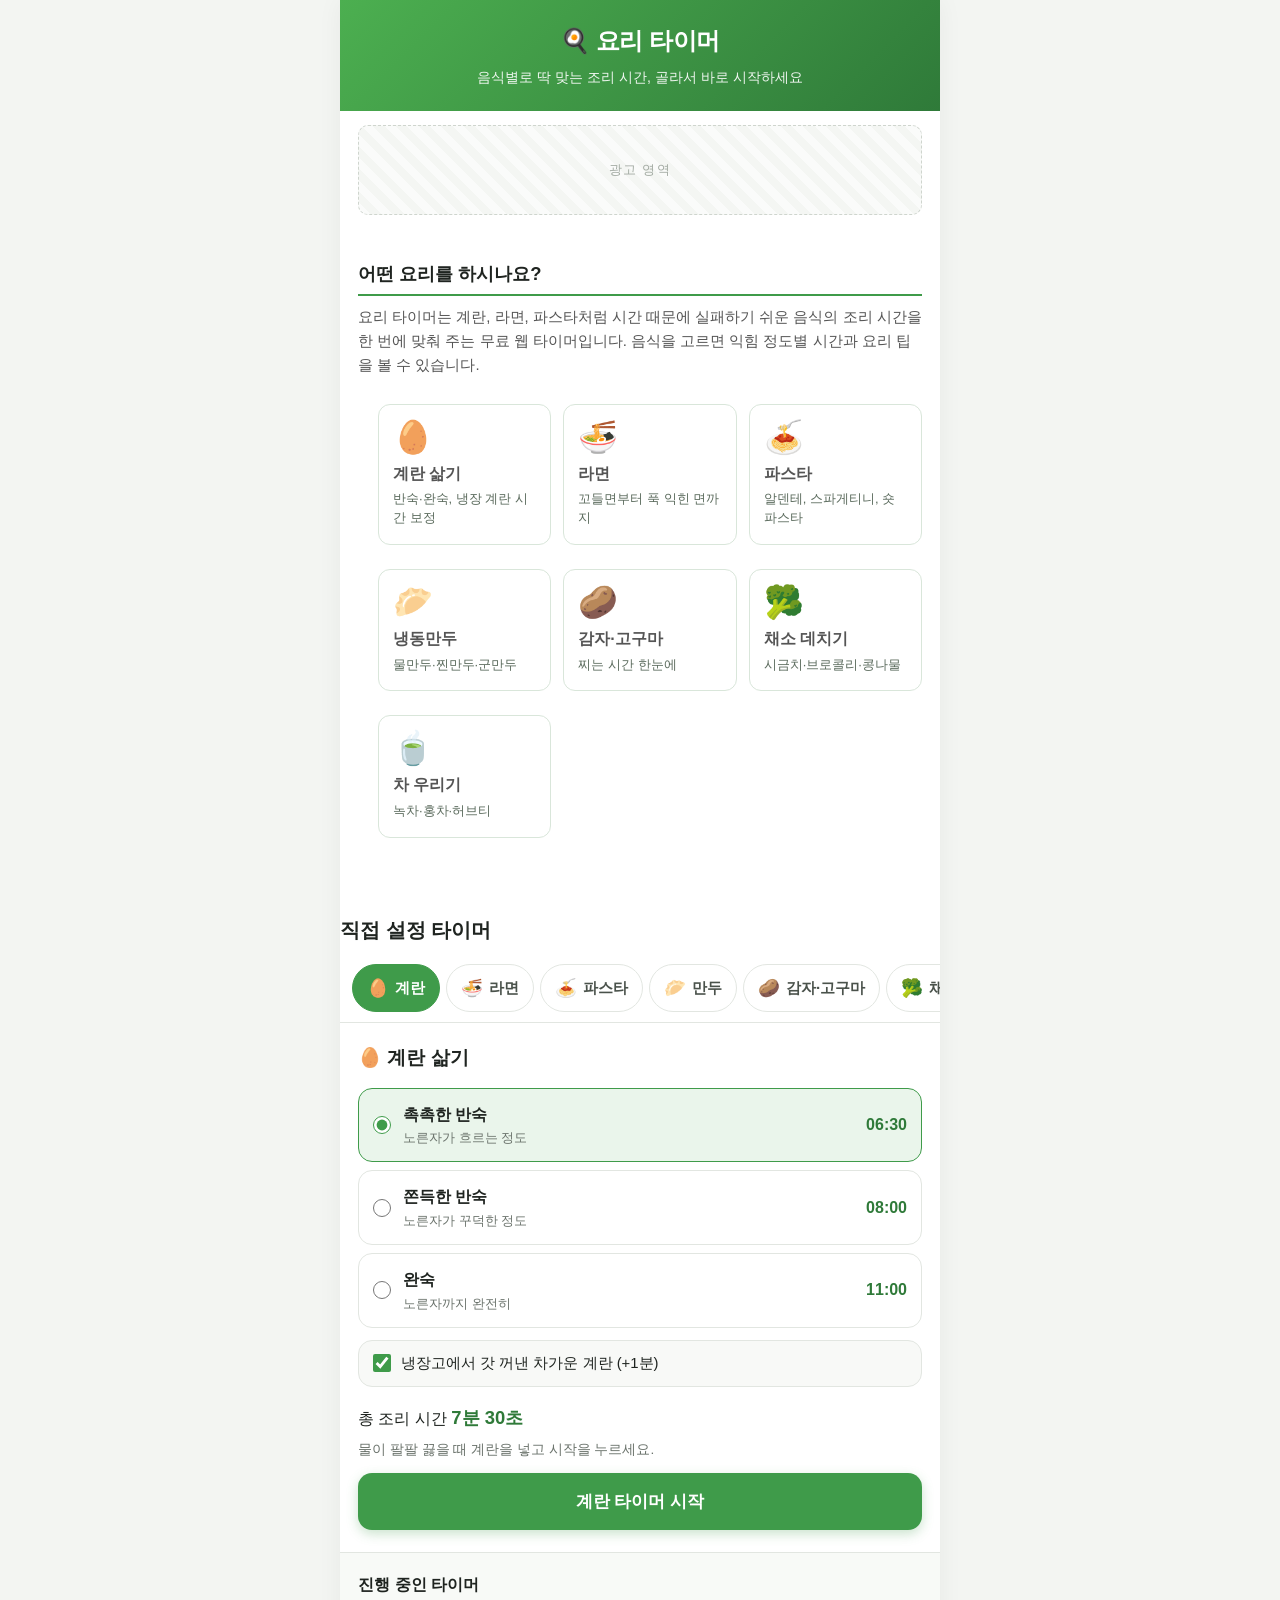
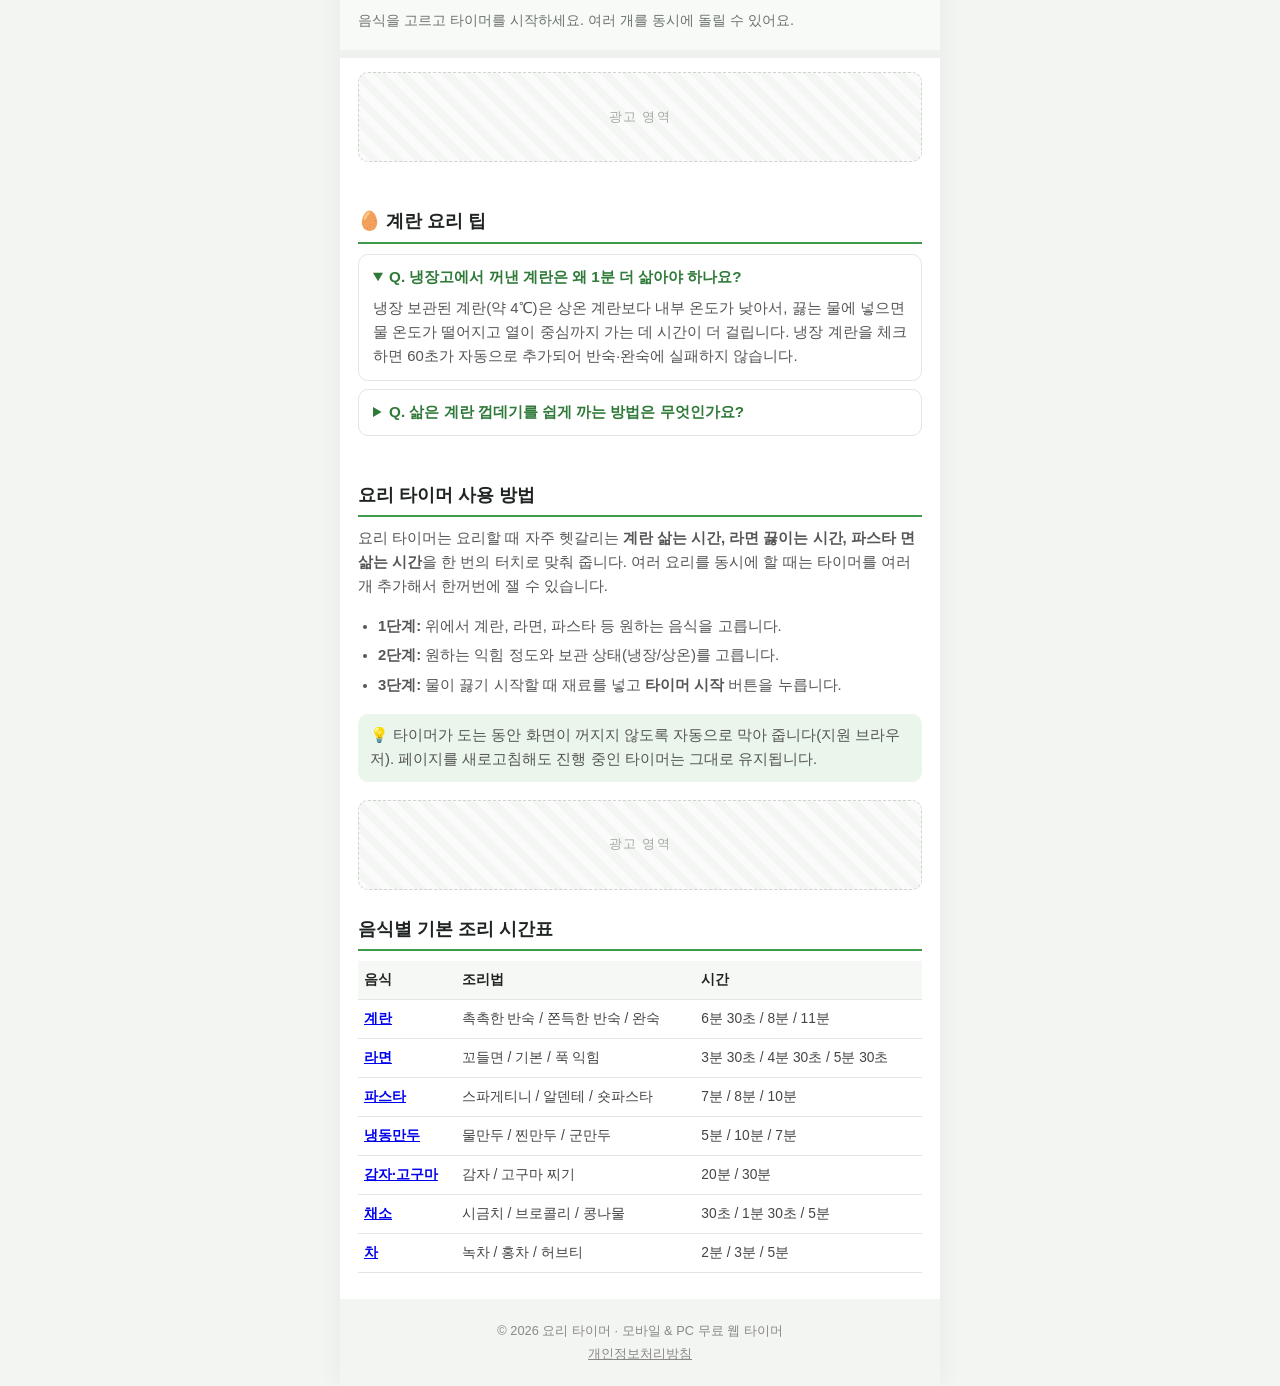
==== index.html @ 14d9e5d3 "Update index.html" ====
<!DOCTYPE html>
<html lang="ko">
<head>
  <meta charset="UTF-8">
  <meta name="viewport" content="width=device-width, initial-scale=1.0, viewport-fit=cover">
  <meta name="google-site-verification" content="uvgQ1iANDfY2DWScbmzz3Q4C9iWdbHdrjP5xIb15ay8" />
  <meta name="naver-site-verification" content="dac51519675996f8272e4600abc5e9e546cff1d5" />
  <meta name="google-site-verification" content="iP2UCNUrO2hqlsnCPnyyzd3aEa2IQTcngWu-qYTWnwU" />
  <meta name="naver-site-verification" content="28e5bd537b596e68faf1cd81f5ccb45faa66015a" />
  <title>요리 타이머 – 음식별 정확한 조리 시간 (계란·라면·파스타)</title>
  <meta name="description" content="계란 삶기, 라면, 파스타, 냉동만두, 감자 찌기까지 음식별 정확한 조리 시간을 알려주는 무료 요리 타이머">
  <meta name="keywords" content="요리 타이머, 계란 삶기 타이머, 반숙 시간, 라면 타이머, 파스타 삶는 시간, 만두 찌는 시간, 고구마 찌는 시간, 조리 시간">
  <meta name="theme-color" content="#3f9b4a">
  <link rel="canonical" href="https://mghodev-collab.github.io/cook-timer/">
  <meta property="og:site_name" content="요리 타이머">
  <meta property="og:title" content="요리 타이머 – 음식별 정확한 조리 시간">
  <meta property="og:description" content="설치 없이 바로 쓰는 무료 요리 타이머. 음식별 조리 시간, 냉장 계란 시간 자동 보정, 여러 타이머 동시 실행, 알림음 지원.">
  <meta property="og:type" content="website">
  <meta property="og:url" content="https://mghodev-collab.github.io/cook-timer/">
  <meta property="og:image" content="https://mghodev-collab.github.io/cook-timer/og-image.jpg">
  <meta property="og:image:width" content="1200">
  <meta property="og:image:height" content="630">
  <link rel="icon" href="data:image/svg+xml,<svg xmlns='http://www.w3.org/2000/svg' viewBox='0 0 100 100'><text y='.9em' font-size='90'>🍳</text></svg>">

  <link rel="stylesheet" href="css/style.css">
  <style>
    /* 허브 페이지 전용 스타일 (음식 카드) */
    .food-grid { display: grid; grid-template-columns: repeat(2, 1fr); gap: 12px; margin: 20px 0; padding: 0; list-style: none; }
    @media (min-width: 640px) { .food-grid { grid-template-columns: repeat(3, 1fr); } }
    .food-card { display: block; height: 100%; padding: 16px 14px; border: 1px solid #d9e6da; border-radius: 12px; background: #fff; color: inherit; text-decoration: none; }
    .food-card:hover, .food-card:focus-visible { border-color: #3f9b4a; outline: 2px solid #3f9b4a; outline-offset: 2px; }
    .food-card .icon { display: block; font-size: 32px; line-height: 1; margin-bottom: 8px; }
    .food-card strong { display: block; font-size: 16px; margin-bottom: 4px; }
    .food-card span.desc { display: block; font-size: 13px; line-height: 1.45; color: #5b6b5d; }
  </style>

  <script src="js/ads.js" defer></script>
  <script type="application/ld+json">
  {
    "@context": "https://schema.org",
    "@type": "FAQPage",
    "mainEntity": [
      { "@type": "Question", "name": "냉장고에서 꺼낸 계란은 왜 1분 더 삶아야 하나요?",
        "acceptedAnswer": { "@type": "Answer", "text": "냉장 계란은 내부 온도가 낮아 열이 중심까지 전달되는 데 시간이 더 걸리므로 약 60초를 더 삶으면 반숙·완숙에 실패하지 않습니다." } },
      { "@type": "Question", "name": "계란 반숙은 몇 분 삶아야 하나요?",
        "acceptedAnswer": { "@type": "Answer", "text": "끓는 물 기준 촉촉한 반숙은 6분 30초, 쫀득한 반숙은 8분, 완숙은 11분입니다. 냉장 계란은 1분을 더하세요." } },
      { "@type": "Question", "name": "파스타를 알덴테로 삶으려면?",
        "acceptedAnswer": { "@type": "Answer", "text": "포장지 권장 시간보다 1분~1분 30초 일찍 건져 소스와 함께 1분 정도 볶으면 됩니다." } }
    ]
  }
  </script>
  <script>window.SITE_ROOT = "./";</script>
</head>
<body>
<div class="container">
  <header class="hero">
    <h1>🍳 요리 타이머</h1>
    <p>음식별로 딱 맞는 조리 시간, 골라서 바로 시작하세요</p>
  </header>

  <div class="ad" data-ad="top"></div>

  <section class="guide" aria-labelledby="foodsTitle">
    <h2 id="foodsTitle">어떤 요리를 하시나요?</h2>
    <p>요리 타이머는 계란, 라면, 파스타처럼 시간 때문에 실패하기 쉬운 음식의 조리 시간을 한 번에 맞춰 주는 무료 웹 타이머입니다. 음식을 고르면 익힘 정도별 시간과 요리 팁을 볼 수 있습니다.</p>
    <ul class="food-grid">
      <li><a class="food-card" href="./egg/"><span class="icon">🥚</span><strong>계란 삶기</strong><span class="desc">반숙·완숙, 냉장 계란 시간 보정</span></a></li>
      <li><a class="food-card" href="./ramen/"><span class="icon">🍜</span><strong>라면</strong><span class="desc">꼬들면부터 푹 익힌 면까지</span></a></li>
      <li><a class="food-card" href="./pasta/"><span class="icon">🍝</span><strong>파스타</strong><span class="desc">알덴테, 스파게티니, 숏파스타</span></a></li>
      <li><a class="food-card" href="./dumpling/"><span class="icon">🥟</span><strong>냉동만두</strong><span class="desc">물만두·찐만두·군만두</span></a></li>
      <li><a class="food-card" href="./potato/"><span class="icon">🥔</span><strong>감자·고구마</strong><span class="desc">찌는 시간 한눈에</span></a></li>
      <li><a class="food-card" href="./veggie/"><span class="icon">🥦</span><strong>채소 데치기</strong><span class="desc">시금치·브로콜리·콩나물</span></a></li>
      <li><a class="food-card" href="./tea/"><span class="icon">🍵</span><strong>차 우리기</strong><span class="desc">녹차·홍차·허브티</span></a></li>
    </ul>
  </section>

  <!-- 직접 설정 타이머: 기존 타이머 동작(app.js)을 그대로 유지 -->
  <section id="custom" aria-labelledby="customTitle">
    <h2 id="customTitle" style="margin:24px 0 8px;font-size:20px;">직접 설정 타이머</h2>
    <nav class="tabs" id="tabNav" role="tablist" aria-label="음식 선택"></nav>

    <section class="panel" id="panel" aria-live="polite"></section>

    <section class="timer-section" id="timers">
      <div class="timer-head">
        <h2>진행 중인 타이머</h2>
        <span class="wake-status" id="wakeStatus"></span>
        <button type="button" class="link-btn" id="clearDone" hidden>완료된 타이머 지우기</button>
      </div>
      <div class="timer-list" id="timerList"></div>
      <p class="empty" id="emptyNotice">음식을 고르고 타이머를 시작하세요. 여러 개를 동시에 돌릴 수 있어요.</p>
    </section>
  </section>

  <div class="ad" data-ad="middle"></div>

  <section class="guide food-tips" id="foodTips" hidden></section>

  <article class="guide">
    <h2>요리 타이머 사용 방법</h2>
    <p>요리 타이머는 요리할 때 자주 헷갈리는 <strong>계란 삶는 시간, 라면 끓이는 시간, 파스타 면 삶는 시간</strong>을 한 번의 터치로 맞춰 줍니다. 여러 요리를 동시에 할 때는 타이머를 여러 개 추가해서 한꺼번에 잴 수 있습니다.</p>
    <ul>
      <li><strong>1단계:</strong> 위에서 계란, 라면, 파스타 등 원하는 음식을 고릅니다.</li>
      <li><strong>2단계:</strong> 원하는 익힘 정도와 보관 상태(냉장/상온)를 고릅니다.</li>
      <li><strong>3단계:</strong> 물이 끓기 시작할 때 재료를 넣고 <strong>타이머 시작</strong> 버튼을 누릅니다.</li>
    </ul>
    <p class="note">💡 타이머가 도는 동안 화면이 꺼지지 않도록 자동으로 막아 줍니다(지원 브라우저). 페이지를 새로고침해도 진행 중인 타이머는 그대로 유지됩니다.</p>

    <div class="ad" data-ad="bottom"></div>

    <h2>음식별 기본 조리 시간표</h2>
    <table class="time-table">
      <thead><tr><th>음식</th><th>조리법</th><th>시간</th></tr></thead>
      <tbody>
        <tr><td><a href="./egg/">계란</a></td><td>촉촉한 반숙 / 쫀득한 반숙 / 완숙</td><td>6분 30초 / 8분 / 11분</td></tr>
        <tr><td><a href="./ramen/">라면</a></td><td>꼬들면 / 기본 / 푹 익힘</td><td>3분 30초 / 4분 30초 / 5분 30초</td></tr>
        <tr><td><a href="./pasta/">파스타</a></td><td>스파게티니 / 알덴테 / 숏파스타</td><td>7분 / 8분 / 10분</td></tr>
        <tr><td><a href="./dumpling/">냉동만두</a></td><td>물만두 / 찐만두 / 군만두</td><td>5분 / 10분 / 7분</td></tr>
        <tr><td><a href="./potato/">감자·고구마</a></td><td>감자 / 고구마 찌기</td><td>20분 / 30분</td></tr>
        <tr><td><a href="./veggie/">채소</a></td><td>시금치 / 브로콜리 / 콩나물</td><td>30초 / 1분 30초 / 5분</td></tr>
        <tr><td><a href="./tea/">차</a></td><td>녹차 / 홍차 / 허브티</td><td>2분 / 3분 / 5분</td></tr>
      </tbody>
    </table>
  </article>

  <footer>
    <p>© 2026 요리 타이머 · 모바일 &amp; PC 무료 웹 타이머</p>
    <p><a href="privacy.html">개인정보처리방침</a></p>
  </footer>
</div>

<script src="js/foods.js"></script>
<script src="js/app.js"></script>
</body>
</html>
---- css/style.css ----
:root {
  --green: #3f9b4a;
  --green-dark: #2f7a39;
  --green-soft: #eaf5eb;
  --bg: #f3f5f2;
  --card: #fff;
  --ink: #1f2420;
  --muted: #6b736c;
  --line: #e2e6e1;
  --alert: #e5484d;
  --alert-soft: #fdecec;
  --radius: 14px;
}
* { box-sizing: border-box; }
html { -webkit-text-size-adjust: 100%; }
body {
  margin: 0;
  font-family: -apple-system, BlinkMacSystemFont, "Apple SD Gothic Neo", "Pretendard", "Malgun Gothic", sans-serif;
  background: var(--bg);
  color: var(--ink);
  line-height: 1.6;
}
.container {
  max-width: 600px;
  margin: 0 auto;
  background: var(--card);
  min-height: 100vh;
  box-shadow: 0 0 24px rgba(0,0,0,.05);
  display: flex;
  flex-direction: column;
}

/* header */
.hero {
  background: linear-gradient(135deg, #4caf50, var(--green-dark));
  color: #fff;
  padding: calc(22px + env(safe-area-inset-top)) 18px 22px;
  text-align: center;
}
.hero h1 { margin: 0; font-size: 1.5rem; letter-spacing: -.02em; }
.hero p { margin: 6px 0 0; font-size: .88rem; opacity: .92; }

/* tabs */
.tabs {
  position: sticky; top: 0; z-index: 5;
  display: flex; gap: 6px;
  overflow-x: auto; scrollbar-width: none;
  padding: 10px 12px;
  background: rgba(255,255,255,.96);
  backdrop-filter: blur(6px);
  border-bottom: 1px solid var(--line);
}
.tabs::-webkit-scrollbar { display: none; }
.tab {
  flex: 0 0 auto;
  display: flex; align-items: center; gap: 6px;
  padding: 9px 14px;
  border: 1px solid var(--line);
  border-radius: 999px;
  background: #fff;
  font: inherit; font-size: .95rem; font-weight: 600;
  color: #4a524b;
  cursor: pointer;
  transition: background .15s, color .15s, border-color .15s;
}
.tab-emoji { font-size: 1.1rem; }
.tab.active { background: var(--green); border-color: var(--green); color: #fff; }

/* option panel */
.panel { padding: 20px 18px 22px; display: flex; flex-direction: column; gap: 12px; }
.panel-title { margin: 0 0 2px; font-size: 1.2rem; }
.choice-list { display: flex; flex-direction: column; gap: 8px; }
.choice {
  display: flex; align-items: center; gap: 12px;
  padding: 13px 14px;
  border: 1.5px solid var(--line);
  border-radius: var(--radius);
  cursor: pointer;
  transition: border-color .15s, background .15s;
}
.choice input { accent-color: var(--green); width: 18px; height: 18px; margin: 0; }
.choice:has(input:checked) { border-color: var(--green); background: var(--green-soft); }
.choice-body { flex: 1; display: flex; flex-direction: column; }
.choice-label { font-weight: 700; }
.choice-desc { font-size: .82rem; color: var(--muted); }
.choice-time { font-variant-numeric: tabular-nums; font-weight: 700; color: var(--green-dark); }

.check {
  display: flex; align-items: center; gap: 10px;
  padding: 11px 14px;
  background: #f8f9f7;
  border: 1px solid var(--line);
  border-radius: var(--radius);
  font-size: .93rem;
  cursor: pointer;
}
.check input { accent-color: var(--green); width: 18px; height: 18px; margin: 0; }

.summary { margin: 4px 0 0; font-size: 1rem; }
.summary strong { color: var(--green-dark); font-size: 1.15rem; }
.hint { margin: -6px 0 0; font-size: .85rem; color: var(--muted); }

.start-btn {
  width: 100%;
  padding: 15px;
  background: var(--green);
  color: #fff;
  border: none;
  border-radius: var(--radius);
  font: inherit; font-size: 1.08rem; font-weight: 700;
  cursor: pointer;
  box-shadow: 0 4px 12px rgba(63,155,74,.28);
  transition: transform .08s, background .15s;
}
.start-btn:active { transform: scale(.98); background: var(--green-dark); }

/* custom */
.custom-row { display: flex; gap: 10px; }
.num { flex: 1; display: flex; align-items: center; gap: 8px; border: 1.5px solid var(--line); border-radius: var(--radius); padding: 6px 14px; }
.num input { width: 100%; border: 0; font: inherit; font-size: 1.8rem; font-weight: 700; text-align: right; outline: none; background: none; font-variant-numeric: tabular-nums; }
.num span { color: var(--muted); font-weight: 600; }
.num:focus-within { border-color: var(--green); }
.presets { display: flex; flex-wrap: wrap; gap: 6px; }
.preset { padding: 7px 12px; border: 1px solid var(--line); border-radius: 999px; background: #fff; font: inherit; font-size: .88rem; cursor: pointer; }
.preset:active { background: var(--green-soft); }
.text-input { width: 100%; padding: 12px 14px; border: 1.5px solid var(--line); border-radius: var(--radius); font: inherit; outline: none; }
.text-input:focus { border-color: var(--green); }

/* timers */
.timer-section { padding: 18px; background: #f8faf7; border-top: 1px solid var(--line); border-bottom: 8px solid #eef1ed; }
.timer-head { display: flex; align-items: center; gap: 10px; margin-bottom: 12px; flex-wrap: wrap; }
.timer-head h2 { margin: 0; font-size: 1.02rem; }
.wake-status { font-size: .78rem; color: var(--green-dark); }
.link-btn { margin-left: auto; border: 0; background: none; color: var(--muted); font: inherit; font-size: .82rem; text-decoration: underline; cursor: pointer; }
.timer-list { display: flex; flex-direction: column; gap: 10px; }
.empty { margin: 0; color: var(--muted); font-size: .9rem; }

.timer {
  position: relative; overflow: hidden;
  display: flex; align-items: center; gap: 10px;
  padding: 14px 14px 16px;
  border: 1px solid var(--line);
  border-radius: var(--radius);
  background: #fff;
}
.timer-bar {
  position: absolute; left: 0; bottom: 0; height: 4px; width: 100%;
  background: var(--green);
  transform-origin: left; transform: scaleX(0);
  transition: transform .25s linear;
}
.timer-info { flex: 1; min-width: 0; }
.timer-title { font-weight: 700; font-size: .92rem; white-space: nowrap; overflow: hidden; text-overflow: ellipsis; }
.timer-time { font-size: 1.9rem; font-weight: 800; font-variant-numeric: tabular-nums; letter-spacing: -.02em; line-height: 1.2; }
.timer-actions { display: flex; flex-direction: column; gap: 5px; }
.icon-btn {
  padding: 6px 10px; min-width: 76px;
  border: 1px solid var(--line); border-radius: 8px;
  background: #f4f6f3; color: #333;
  font: inherit; font-size: .8rem; font-weight: 600;
  cursor: pointer;
}
.icon-btn:disabled { opacity: .55; cursor: default; }
.icon-btn.danger { color: var(--alert); }
.timer.paused .timer-time { color: var(--muted); }
.timer.paused .timer-bar { background: #b9c0b9; }
.timer.done { background: var(--alert-soft); border-color: #f3b5b7; }
.timer.done .timer-bar { background: var(--alert); }
.timer.ringing { animation: ring 1s ease-in-out infinite; border-color: var(--alert); }
.timer.ringing .icon-btn:nth-child(2) { background: var(--alert); border-color: var(--alert); color: #fff; }
@keyframes ring { 0%,100% { box-shadow: 0 0 0 0 rgba(229,72,77,.0); } 50% { box-shadow: 0 0 0 6px rgba(229,72,77,.25); } }

/* ads */
.ad { margin: 0 18px; }
.ad.ad-live { margin: 14px 18px; min-height: 90px; }
.ad.ad-placeholder {
  margin: 14px 18px;
  min-height: 90px;
  display: flex; align-items: center; justify-content: center;
  border: 1.5px dashed #cfd5ce; border-radius: 10px;
  color: #a3aba3; font-size: .8rem; letter-spacing: .1em;
  background: repeating-linear-gradient(45deg, #fafbfa, #fafbfa 8px, #f4f6f3 8px, #f4f6f3 16px);
}
.guide .ad { margin: 18px 0; }

/* guide */
.guide { padding: 6px 18px 26px; color: #444; }
.guide h2 { font-size: 1.15rem; color: var(--ink); border-bottom: 2px solid var(--green); padding-bottom: 6px; margin: 24px 0 10px; }
.guide p, .guide li { font-size: .93rem; color: #555; margin: 6px 0; }
.guide ul { padding-left: 20px; }
.note { background: var(--green-soft); padding: 10px 12px; border-radius: 10px; }
.food-tips { padding-bottom: 6px; }
.tip { border: 1px solid var(--line); border-radius: 10px; padding: 10px 14px; margin: 8px 0; background: #fff; }
.tip summary { cursor: pointer; font-weight: 700; color: var(--green-dark); font-size: .95rem; }
.tip p { margin: 8px 0 2px; }
.time-table { width: 100%; border-collapse: collapse; font-size: .86rem; }
.time-table th, .time-table td { border-bottom: 1px solid var(--line); padding: 8px 6px; text-align: left; vertical-align: top; }
.time-table th { background: #f6f8f5; color: var(--ink); }
.time-table td:first-child { font-weight: 700; white-space: nowrap; }

footer { margin-top: auto; text-align: center; padding: 20px 20px calc(20px + env(safe-area-inset-bottom)); font-size: .8rem; color: #888; background: var(--bg); }
footer p { margin: 2px 0; }
footer a { color: #888; }

@media (prefers-reduced-motion: reduce) {
  .timer.ringing { animation: none; }
  .timer-bar { transition: none; }
}
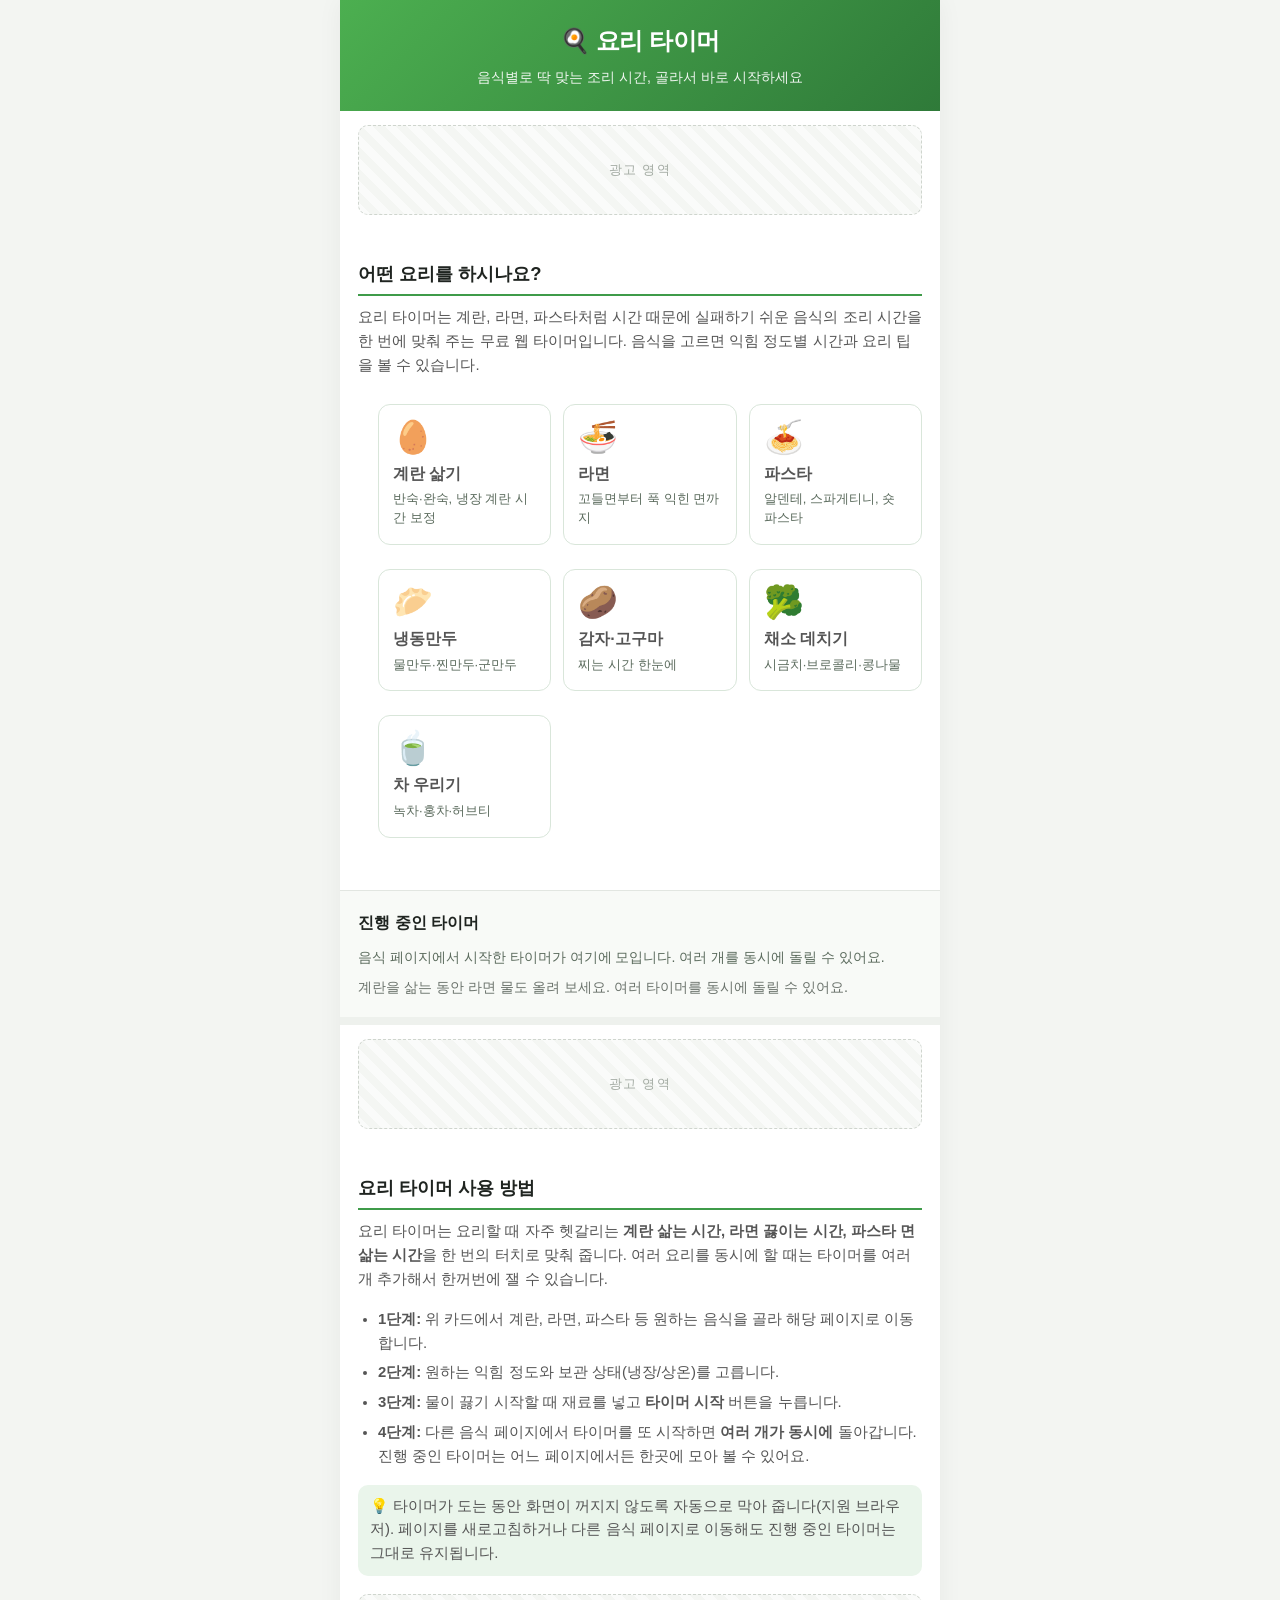
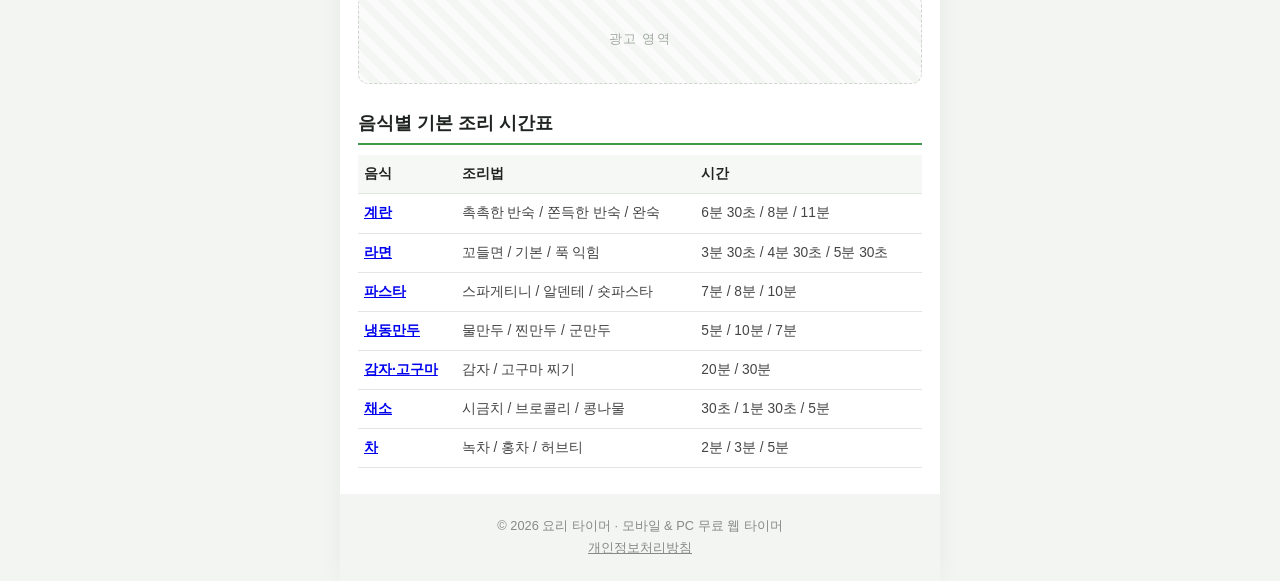
==== commit 500a0ddd: "Add files via upload" ====
--- a/index.html
+++ b/index.html
@@ -32,23 +32,10 @@
     .food-card .icon { display: block; font-size: 32px; line-height: 1; margin-bottom: 8px; }
     .food-card strong { display: block; font-size: 16px; margin-bottom: 4px; }
     .food-card span.desc { display: block; font-size: 13px; line-height: 1.45; color: #5b6b5d; }
+    .timer-lead { margin: 0 0 8px; font-size: 14px; line-height: 1.5; color: #5b6b5d; }
   </style>
 
   <script src="js/ads.js" defer></script>
-  <script type="application/ld+json">
-  {
-    "@context": "https://schema.org",
-    "@type": "FAQPage",
-    "mainEntity": [
-      { "@type": "Question", "name": "냉장고에서 꺼낸 계란은 왜 1분 더 삶아야 하나요?",
-        "acceptedAnswer": { "@type": "Answer", "text": "냉장 계란은 내부 온도가 낮아 열이 중심까지 전달되는 데 시간이 더 걸리므로 약 60초를 더 삶으면 반숙·완숙에 실패하지 않습니다." } },
-      { "@type": "Question", "name": "계란 반숙은 몇 분 삶아야 하나요?",
-        "acceptedAnswer": { "@type": "Answer", "text": "끓는 물 기준 촉촉한 반숙은 6분 30초, 쫀득한 반숙은 8분, 완숙은 11분입니다. 냉장 계란은 1분을 더하세요." } },
-      { "@type": "Question", "name": "파스타를 알덴테로 삶으려면?",
-        "acceptedAnswer": { "@type": "Answer", "text": "포장지 권장 시간보다 1분~1분 30초 일찍 건져 소스와 함께 1분 정도 볶으면 됩니다." } }
-    ]
-  }
-  </script>
   <script>window.SITE_ROOT = "./";</script>
 </head>
 <body>
@@ -74,37 +61,30 @@
     </ul>
   </section>
 
-  <!-- 직접 설정 타이머: 기존 타이머 동작(app.js)을 그대로 유지 -->
-  <section id="custom" aria-labelledby="customTitle">
-    <h2 id="customTitle" style="margin:24px 0 8px;font-size:20px;">직접 설정 타이머</h2>
-    <nav class="tabs" id="tabNav" role="tablist" aria-label="음식 선택"></nav>
-
-    <section class="panel" id="panel" aria-live="polite"></section>
-
-    <section class="timer-section" id="timers">
-      <div class="timer-head">
-        <h2>진행 중인 타이머</h2>
-        <span class="wake-status" id="wakeStatus"></span>
-        <button type="button" class="link-btn" id="clearDone" hidden>완료된 타이머 지우기</button>
-      </div>
-      <div class="timer-list" id="timerList"></div>
-      <p class="empty" id="emptyNotice">음식을 고르고 타이머를 시작하세요. 여러 개를 동시에 돌릴 수 있어요.</p>
-    </section>
+  <!-- 진행 중인 타이머: app.js가 id(timers, wakeStatus, clearDone, timerList, emptyNotice)로 연결 -->
+  <section class="timer-section" id="timers">
+    <div class="timer-head">
+      <h2>진행 중인 타이머</h2>
+      <span class="wake-status" id="wakeStatus"></span>
+      <button type="button" class="link-btn" id="clearDone" hidden>완료된 타이머 지우기</button>
+    </div>
+    <p class="timer-lead">음식 페이지에서 시작한 타이머가 여기에 모입니다. 여러 개를 동시에 돌릴 수 있어요.</p>
+    <div class="timer-list" id="timerList"></div>
+    <p class="empty" id="emptyNotice">계란을 삶는 동안 라면 물도 올려 보세요. 여러 타이머를 동시에 돌릴 수 있어요.</p>
   </section>
 
   <div class="ad" data-ad="middle"></div>
-
-  <section class="guide food-tips" id="foodTips" hidden></section>
 
   <article class="guide">
     <h2>요리 타이머 사용 방법</h2>
     <p>요리 타이머는 요리할 때 자주 헷갈리는 <strong>계란 삶는 시간, 라면 끓이는 시간, 파스타 면 삶는 시간</strong>을 한 번의 터치로 맞춰 줍니다. 여러 요리를 동시에 할 때는 타이머를 여러 개 추가해서 한꺼번에 잴 수 있습니다.</p>
     <ul>
-      <li><strong>1단계:</strong> 위에서 계란, 라면, 파스타 등 원하는 음식을 고릅니다.</li>
+      <li><strong>1단계:</strong> 위 카드에서 계란, 라면, 파스타 등 원하는 음식을 골라 해당 페이지로 이동합니다.</li>
       <li><strong>2단계:</strong> 원하는 익힘 정도와 보관 상태(냉장/상온)를 고릅니다.</li>
       <li><strong>3단계:</strong> 물이 끓기 시작할 때 재료를 넣고 <strong>타이머 시작</strong> 버튼을 누릅니다.</li>
+      <li><strong>4단계:</strong> 다른 음식 페이지에서 타이머를 또 시작하면 <strong>여러 개가 동시에</strong> 돌아갑니다. 진행 중인 타이머는 어느 페이지에서든 한곳에 모아 볼 수 있어요.</li>
     </ul>
-    <p class="note">💡 타이머가 도는 동안 화면이 꺼지지 않도록 자동으로 막아 줍니다(지원 브라우저). 페이지를 새로고침해도 진행 중인 타이머는 그대로 유지됩니다.</p>
+    <p class="note">💡 타이머가 도는 동안 화면이 꺼지지 않도록 자동으로 막아 줍니다(지원 브라우저). 페이지를 새로고침하거나 다른 음식 페이지로 이동해도 진행 중인 타이머는 그대로 유지됩니다.</p>
 
     <div class="ad" data-ad="bottom"></div>
 
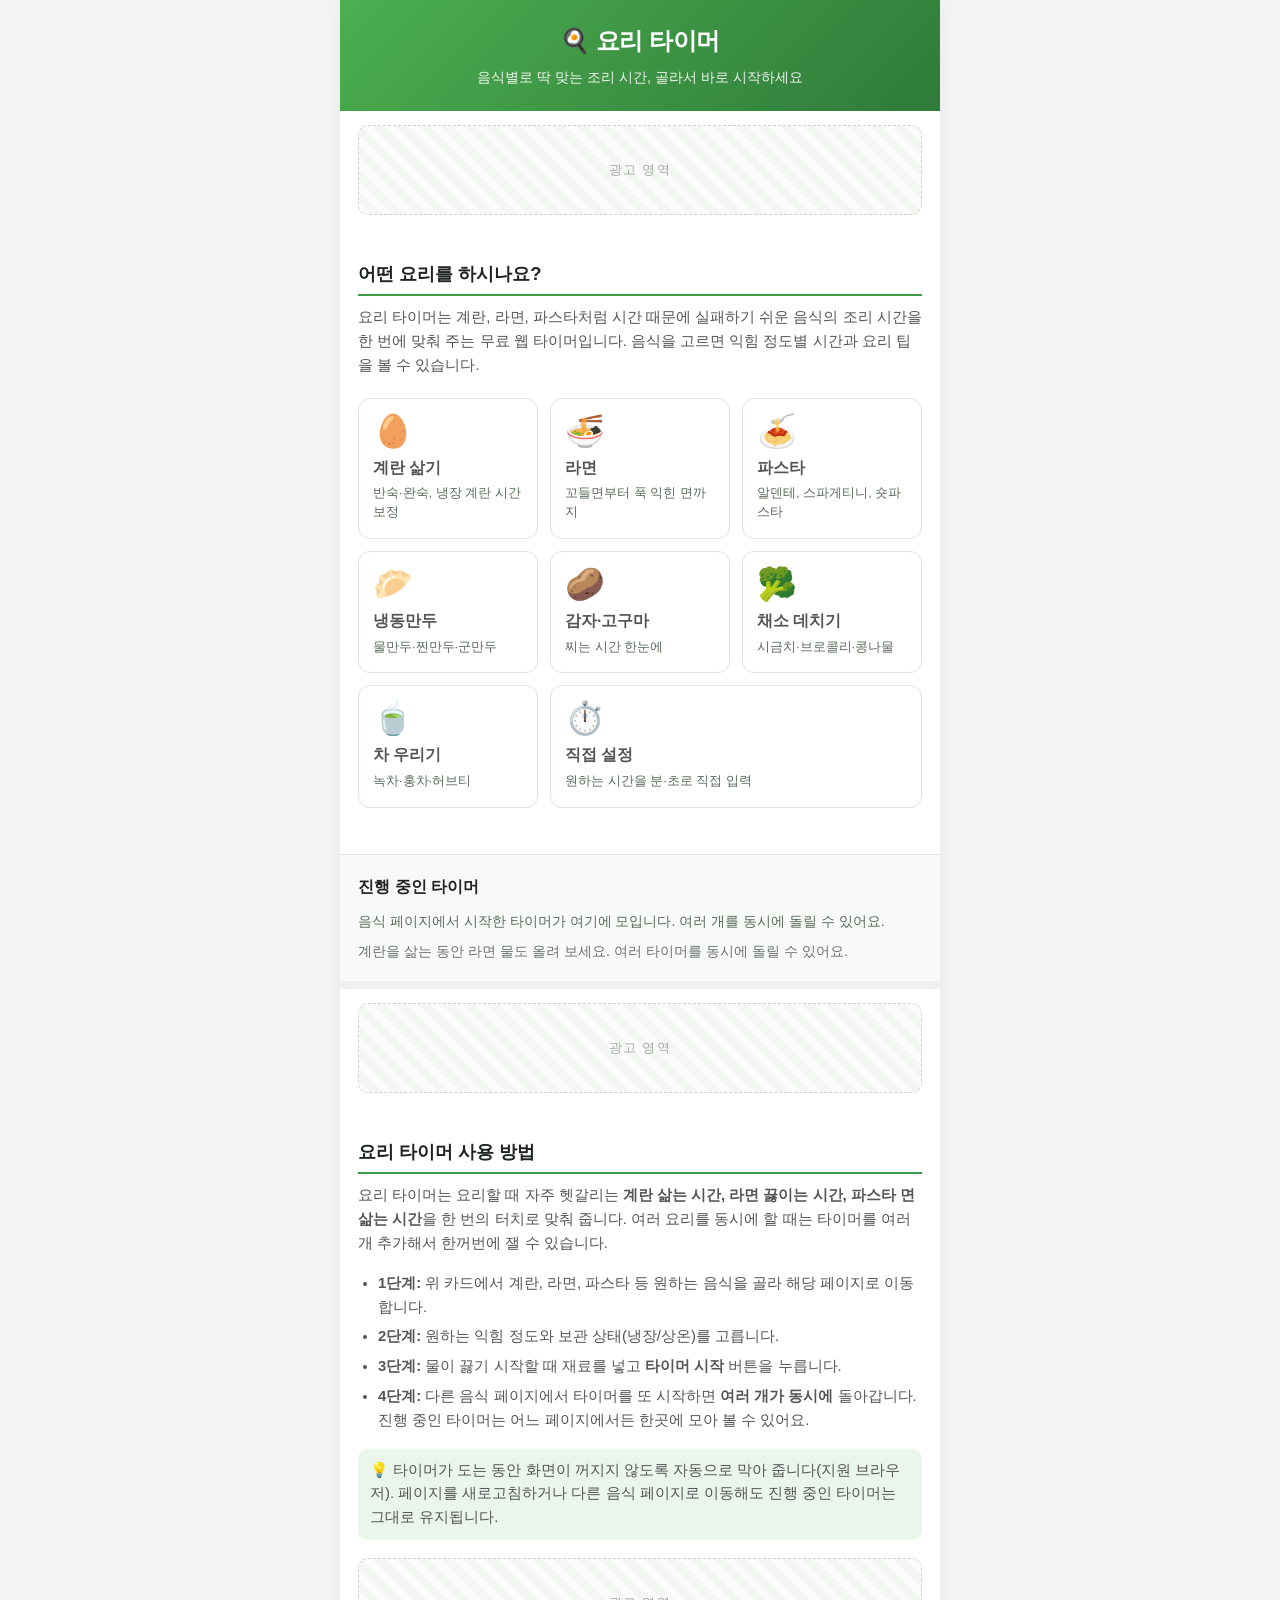
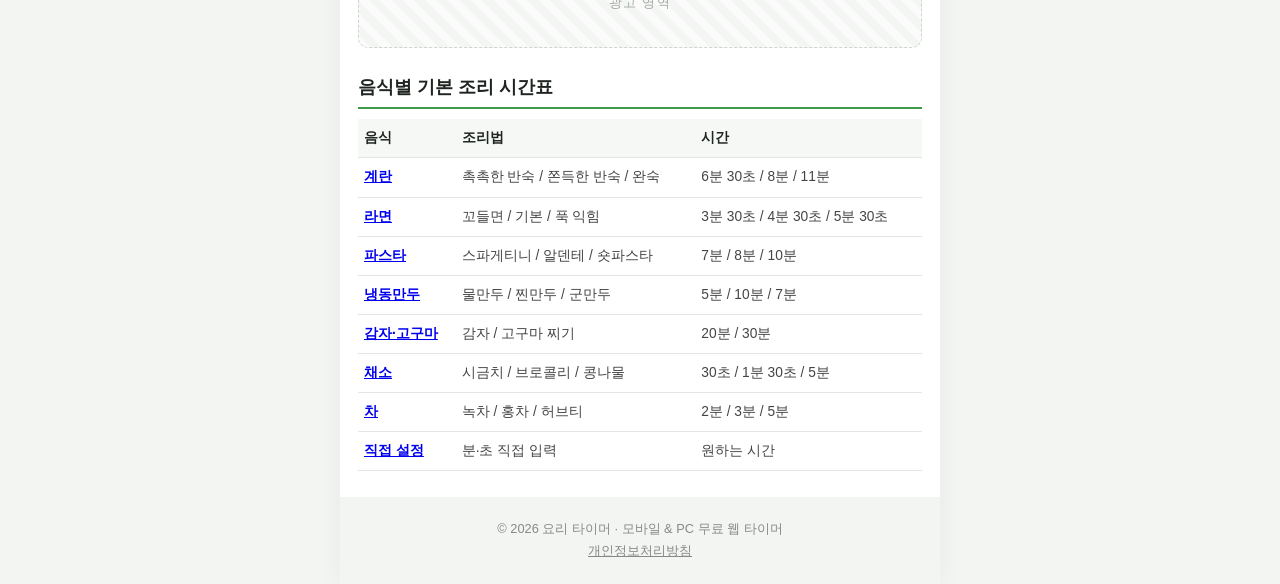
==== commit 111a9d30: "Update index.html" ====
--- a/index.html
+++ b/index.html
@@ -25,8 +25,12 @@
   <link rel="stylesheet" href="css/style.css">
   <style>
     /* 허브 페이지 전용 스타일 (음식 카드) */
-    .food-grid { display: grid; grid-template-columns: repeat(2, 1fr); gap: 12px; margin: 20px 0; padding: 0; list-style: none; }
-    @media (min-width: 640px) { .food-grid { grid-template-columns: repeat(3, 1fr); } }
+        .guide .food-grid { display: grid; grid-template-columns: repeat(2, 1fr); gap: 12px; margin: 20px 0; padding: 0; list-style: none; }
+    .guide .food-grid li { margin: 0; padding: 0; }
+    @media (min-width: 640px) {
+      .guide .food-grid { grid-template-columns: repeat(3, 1fr); }
+      .guide .food-grid li.wide { grid-column: span 2; }
+    }
     .food-card { display: block; height: 100%; padding: 16px 14px; border: 1px solid #d9e6da; border-radius: 12px; background: #fff; color: inherit; text-decoration: none; }
     .food-card:hover, .food-card:focus-visible { border-color: #3f9b4a; outline: 2px solid #3f9b4a; outline-offset: 2px; }
     .food-card .icon { display: block; font-size: 32px; line-height: 1; margin-bottom: 8px; }
@@ -58,6 +62,7 @@
       <li><a class="food-card" href="./potato/"><span class="icon">🥔</span><strong>감자·고구마</strong><span class="desc">찌는 시간 한눈에</span></a></li>
       <li><a class="food-card" href="./veggie/"><span class="icon">🥦</span><strong>채소 데치기</strong><span class="desc">시금치·브로콜리·콩나물</span></a></li>
       <li><a class="food-card" href="./tea/"><span class="icon">🍵</span><strong>차 우리기</strong><span class="desc">녹차·홍차·허브티</span></a></li>
+      <li class="wide"><a class="food-card" href="./custom/"><span class="icon">⏱️</span><strong>직접 설정</strong><span class="desc">원하는 시간을 분·초로 직접 입력</span></a></li>
     </ul>
   </section>
 
@@ -99,6 +104,7 @@
         <tr><td><a href="./potato/">감자·고구마</a></td><td>감자 / 고구마 찌기</td><td>20분 / 30분</td></tr>
         <tr><td><a href="./veggie/">채소</a></td><td>시금치 / 브로콜리 / 콩나물</td><td>30초 / 1분 30초 / 5분</td></tr>
         <tr><td><a href="./tea/">차</a></td><td>녹차 / 홍차 / 허브티</td><td>2분 / 3분 / 5분</td></tr>
+        <tr><td><a href="./custom/">직접 설정</a></td><td>분·초 직접 입력</td><td>원하는 시간</td></tr>
       </tbody>
     </table>
   </article>
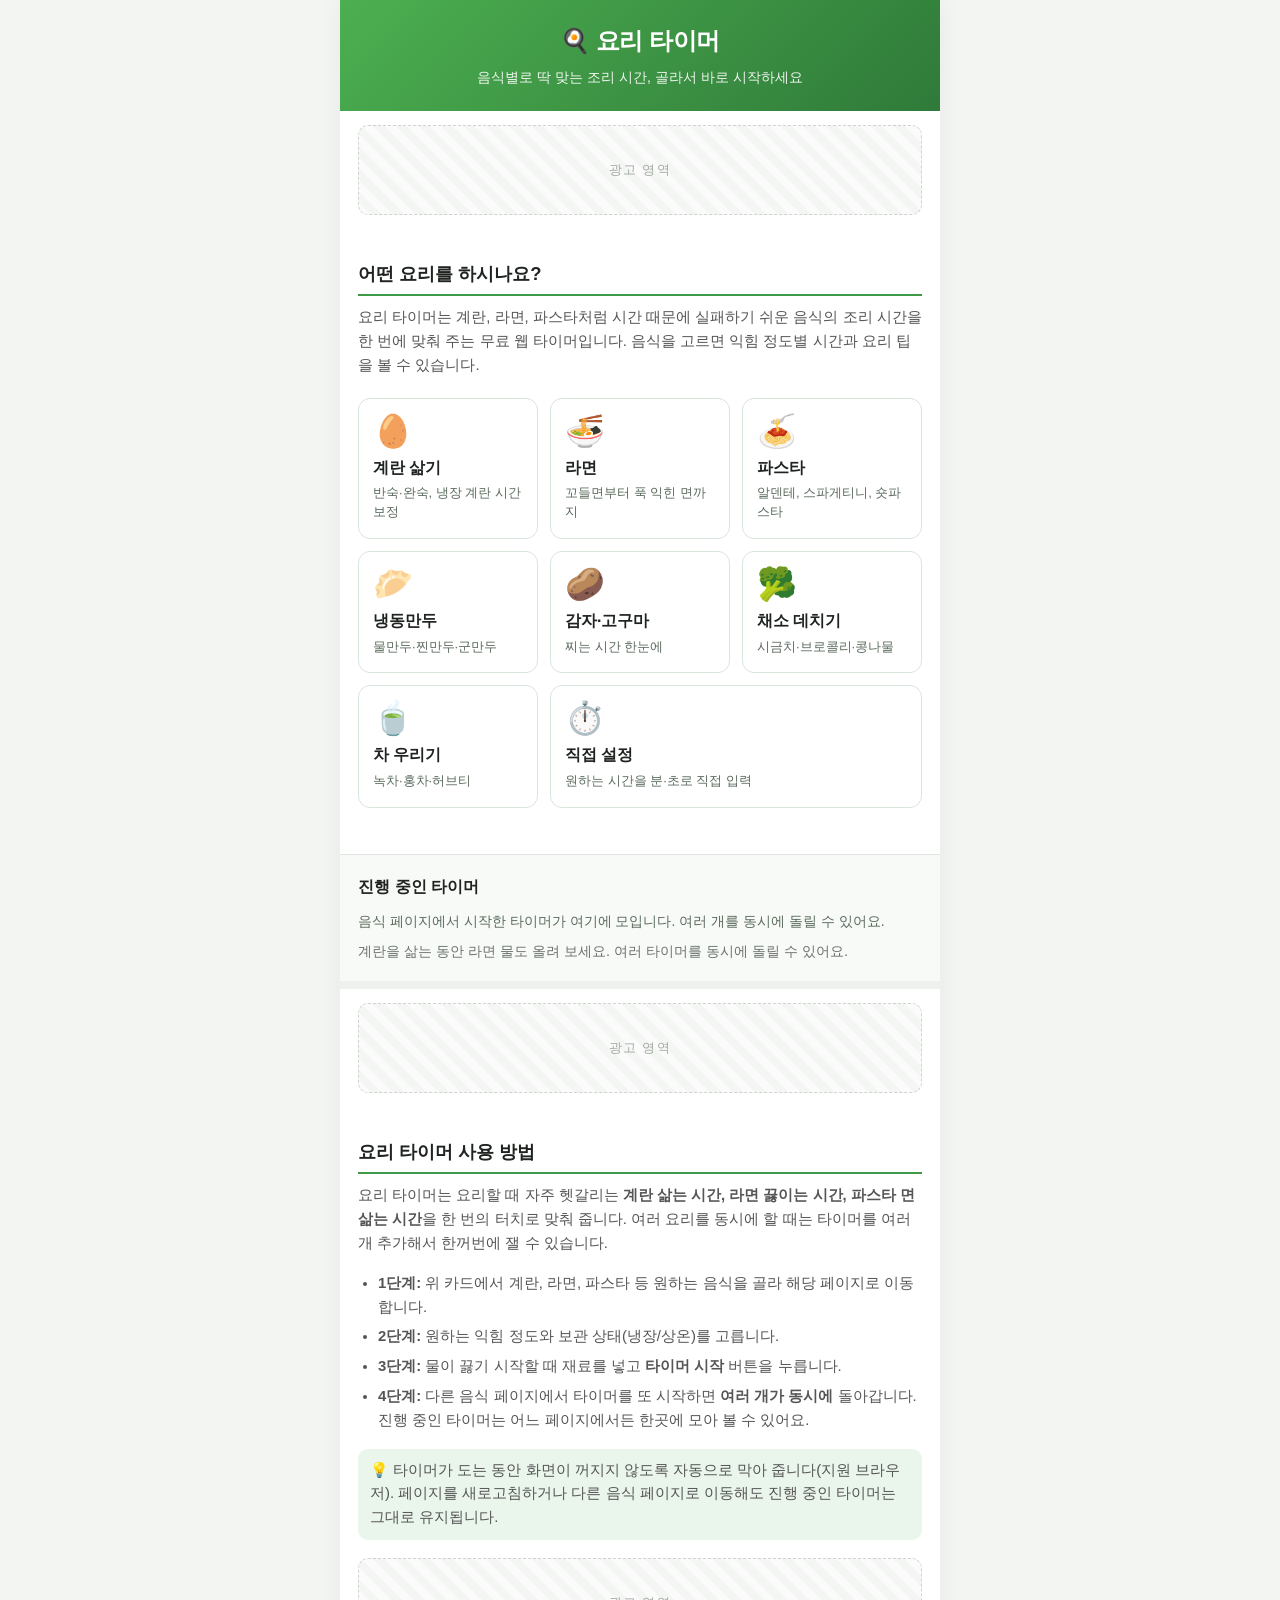
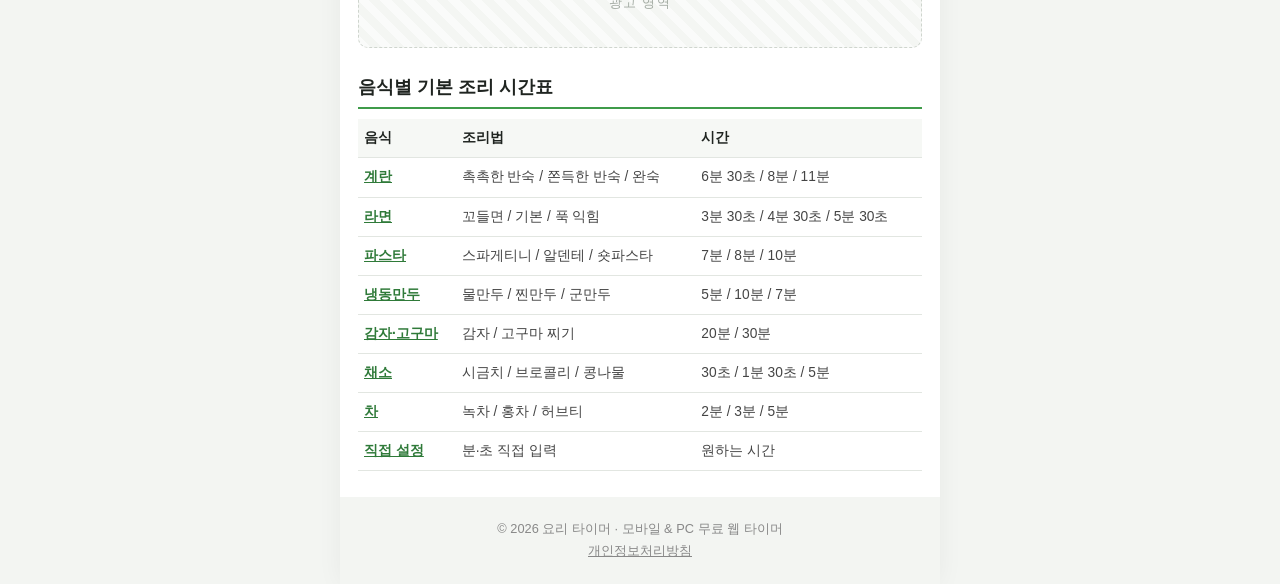
==== commit be3b6e3a: "Add color to food-card strong text" ====
--- a/index.html
+++ b/index.html
@@ -34,7 +34,7 @@
     .food-card { display: block; height: 100%; padding: 16px 14px; border: 1px solid #d9e6da; border-radius: 12px; background: #fff; color: inherit; text-decoration: none; }
     .food-card:hover, .food-card:focus-visible { border-color: #3f9b4a; outline: 2px solid #3f9b4a; outline-offset: 2px; }
     .food-card .icon { display: block; font-size: 32px; line-height: 1; margin-bottom: 8px; }
-    .food-card strong { display: block; font-size: 16px; margin-bottom: 4px; }
+    .food-card strong { display: block; font-size: 16px; margin-bottom: 4px; color: var(--ink); }
     .food-card span.desc { display: block; font-size: 13px; line-height: 1.45; color: #5b6b5d; }
     .timer-lead { margin: 0 0 8px; font-size: 14px; line-height: 1.5; color: #5b6b5d; }
   </style>
--- a/css/style.css
+++ b/css/style.css
@@ -39,6 +39,21 @@
 }
 .hero h1 { margin: 0; font-size: 1.5rem; letter-spacing: -.02em; }
 .hero p { margin: 6px 0 0; font-size: .88rem; opacity: .92; }
+.home-btn {
+  display: block;
+  width: fit-content;
+  margin: 0 auto 10px 0;
+  padding: 6px 14px;
+  background: #fff;
+  border-radius: 999px;
+  color: var(--green-dark);
+  font-size: .85rem; font-weight: 700;
+  text-decoration: none;
+  line-height: 1.4;
+  box-shadow: 0 1px 4px rgba(0,0,0,.18);
+}
+.home-btn:hover, .home-btn:focus-visible { background: var(--green-soft); }
+.home-btn:active { background: #d9ecdb; }
 
 /* tabs */
 .tabs {
@@ -130,8 +145,27 @@
 .timer-section { padding: 18px; background: #f8faf7; border-top: 1px solid var(--line); border-bottom: 8px solid #eef1ed; }
 .timer-head { display: flex; align-items: center; gap: 10px; margin-bottom: 12px; flex-wrap: wrap; }
 .timer-head h2 { margin: 0; font-size: 1.02rem; }
-.wake-status { font-size: .78rem; color: var(--green-dark); }
-.link-btn { margin-left: auto; border: 0; background: none; color: var(--muted); font: inherit; font-size: .82rem; text-decoration: underline; cursor: pointer; }
+.wake-status { font-size: .78rem; color: var(--green-dark); white-space: nowrap; }
+.link-btn {
+  margin-left: auto;
+  padding: 7px 12px; min-height: 36px;
+  border: 1px solid var(--line); border-radius: 8px;
+  background: #f4f6f3; color: #333;
+  font: inherit; font-size: .82rem; font-weight: 600;
+  text-decoration: none; cursor: pointer;
+}
+.link-btn:active { background: #e9ece8; }
+/* 두 번째 버튼(전체 삭제): 빨간 글자, 첫 버튼 바로 옆에 붙임 */
+.link-btn + .link-btn { margin-left: 0; color: var(--alert); }
+/* 첫 버튼이 숨겨져 있으면 전체 삭제가 오른쪽 끝으로 */
+.link-btn[hidden] + .link-btn { margin-left: auto; }
+
+@media (max-width: 520px) {
+  /* 폰: 제목 줄 아래에 두 버튼을 가로로 나란히 꽉 차게 */
+  .link-btn, .link-btn + .link-btn, .link-btn[hidden] + .link-btn {
+    flex: 1 1 calc(50% - 5px); margin-left: 0; text-align: center;
+  }
+}
 .timer-list { display: flex; flex-direction: column; gap: 10px; }
 .empty { margin: 0; color: var(--muted); font-size: .9rem; }
 
@@ -201,6 +235,9 @@
 footer { margin-top: auto; text-align: center; padding: 20px 20px calc(20px + env(safe-area-inset-bottom)); font-size: .8rem; color: #888; background: var(--bg); }
 footer p { margin: 2px 0; }
 footer a { color: #888; }
+/* 링크 색 통일 (방문 전/후 모두 초록 계열, 음식 카드는 제외) */
+.guide a:not(.food-card), .guide a:not(.food-card):visited { color: var(--green-dark); }
+.guide a:not(.food-card):hover, .guide a:not(.food-card):focus-visible { color: var(--green); }
 
 @media (prefers-reduced-motion: reduce) {
   .timer.ringing { animation: none; }
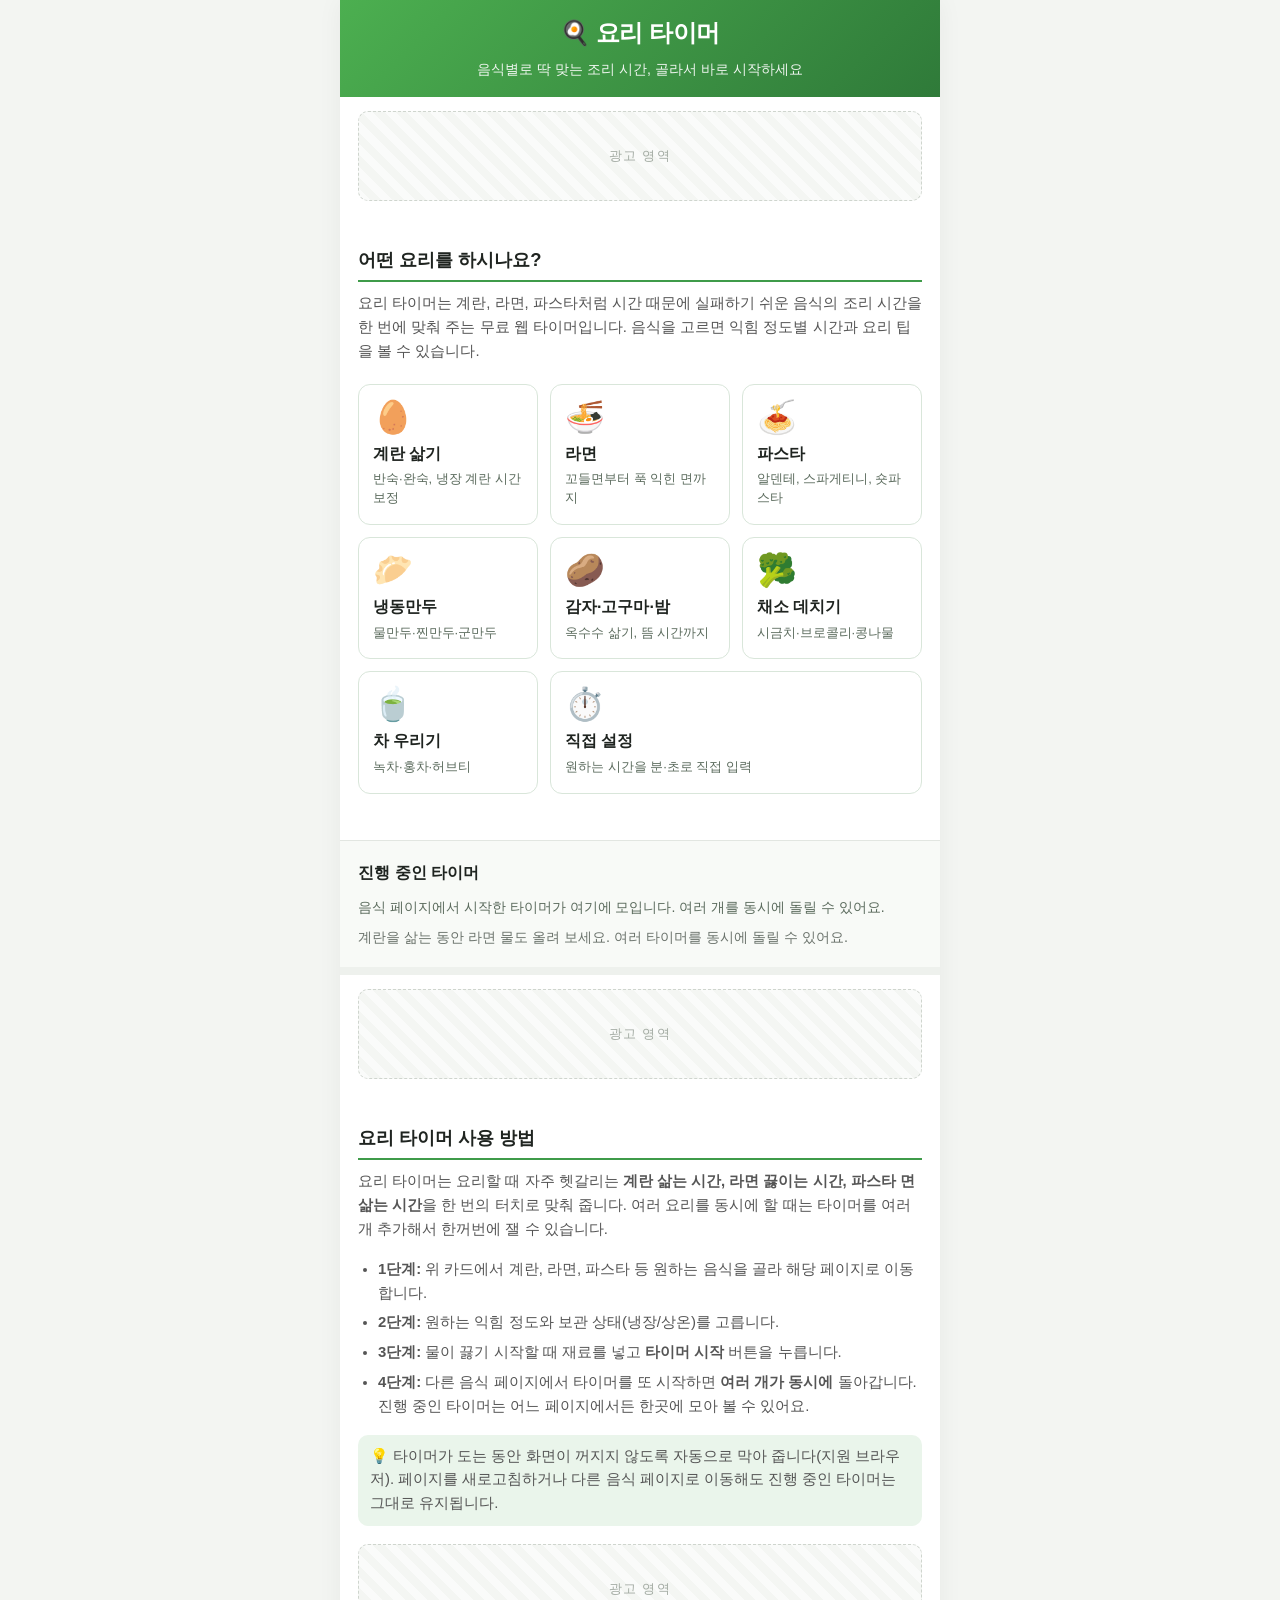
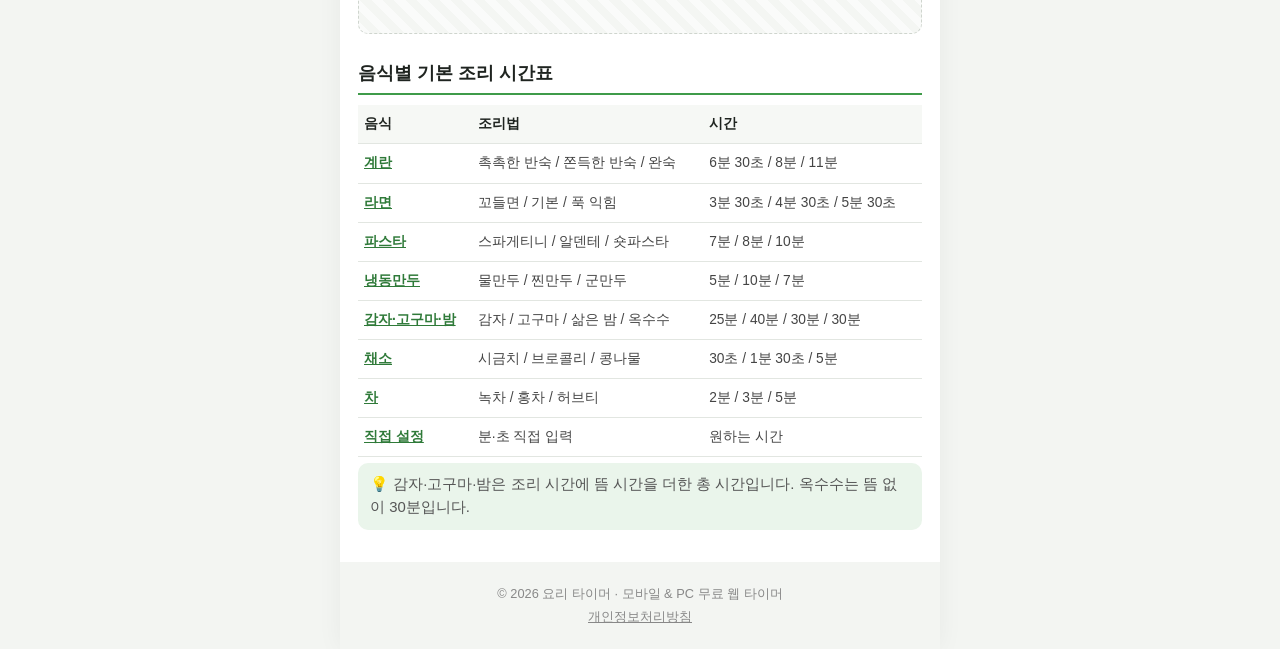
==== commit bc9d2b16: "Modify potato entry and add cooking note Updated potato cooking times and added note for total cooki" ====
--- a/index.html
+++ b/index.html
@@ -59,7 +59,7 @@
       <li><a class="food-card" href="./ramen/"><span class="icon">🍜</span><strong>라면</strong><span class="desc">꼬들면부터 푹 익힌 면까지</span></a></li>
       <li><a class="food-card" href="./pasta/"><span class="icon">🍝</span><strong>파스타</strong><span class="desc">알덴테, 스파게티니, 숏파스타</span></a></li>
       <li><a class="food-card" href="./dumpling/"><span class="icon">🥟</span><strong>냉동만두</strong><span class="desc">물만두·찐만두·군만두</span></a></li>
-      <li><a class="food-card" href="./potato/"><span class="icon">🥔</span><strong>감자·고구마</strong><span class="desc">찌는 시간 한눈에</span></a></li>
+      <li><a class="food-card" href="./potato/"><span class="icon">🥔</span><strong>감자·고구마·밤</strong><span class="desc">옥수수 삶기, 뜸 시간까지</span></a></li>
       <li><a class="food-card" href="./veggie/"><span class="icon">🥦</span><strong>채소 데치기</strong><span class="desc">시금치·브로콜리·콩나물</span></a></li>
       <li><a class="food-card" href="./tea/"><span class="icon">🍵</span><strong>차 우리기</strong><span class="desc">녹차·홍차·허브티</span></a></li>
       <li class="wide"><a class="food-card" href="./custom/"><span class="icon">⏱️</span><strong>직접 설정</strong><span class="desc">원하는 시간을 분·초로 직접 입력</span></a></li>
@@ -101,12 +101,13 @@
         <tr><td><a href="./ramen/">라면</a></td><td>꼬들면 / 기본 / 푹 익힘</td><td>3분 30초 / 4분 30초 / 5분 30초</td></tr>
         <tr><td><a href="./pasta/">파스타</a></td><td>스파게티니 / 알덴테 / 숏파스타</td><td>7분 / 8분 / 10분</td></tr>
         <tr><td><a href="./dumpling/">냉동만두</a></td><td>물만두 / 찐만두 / 군만두</td><td>5분 / 10분 / 7분</td></tr>
-        <tr><td><a href="./potato/">감자·고구마</a></td><td>감자 / 고구마 찌기</td><td>20분 / 30분</td></tr>
+        <tr><td><a href="./potato/">감자·고구마·밤</a></td><td>감자 / 고구마 / 삶은 밤 / 옥수수</td><td>25분 / 40분 / 30분 / 30분</td></tr>
         <tr><td><a href="./veggie/">채소</a></td><td>시금치 / 브로콜리 / 콩나물</td><td>30초 / 1분 30초 / 5분</td></tr>
         <tr><td><a href="./tea/">차</a></td><td>녹차 / 홍차 / 허브티</td><td>2분 / 3분 / 5분</td></tr>
         <tr><td><a href="./custom/">직접 설정</a></td><td>분·초 직접 입력</td><td>원하는 시간</td></tr>
       </tbody>
     </table>
+    <p class="note">💡 감자·고구마·밤은 조리 시간에 뜸 시간을 더한 총 시간입니다. 옥수수는 뜸 없이 30분입니다.</p>
   </article>
 
   <footer>
--- a/css/style.css
+++ b/css/style.css
@@ -34,7 +34,7 @@
 .hero {
   background: linear-gradient(135deg, #4caf50, var(--green-dark));
   color: #fff;
-  padding: calc(22px + env(safe-area-inset-top)) 18px 22px;
+  padding: calc(14px + env(safe-area-inset-top)) 18px 16px;
   text-align: center;
 }
 .hero h1 { margin: 0; font-size: 1.5rem; letter-spacing: -.02em; }
@@ -42,12 +42,12 @@
 .home-btn {
   display: block;
   width: fit-content;
-  margin: 0 auto 10px 0;
-  padding: 6px 14px;
+  margin: 0 auto 8px 0;
+  padding: 6px 16px;
   background: #fff;
   border-radius: 999px;
   color: var(--green-dark);
-  font-size: .85rem; font-weight: 700;
+  font-size: .88rem; font-weight: 700;
   text-decoration: none;
   line-height: 1.4;
   box-shadow: 0 1px 4px rgba(0,0,0,.18);
@@ -55,32 +55,37 @@
 .home-btn:hover, .home-btn:focus-visible { background: var(--green-soft); }
 .home-btn:active { background: #d9ecdb; }
 
-/* tabs */
+/* tabs (4×2 격자, 스크롤 없음) */
 .tabs {
-  position: sticky; top: 0; z-index: 5;
-  display: flex; gap: 6px;
-  overflow-x: auto; scrollbar-width: none;
-  padding: 10px 12px;
-  background: rgba(255,255,255,.96);
-  backdrop-filter: blur(6px);
+  display: grid;
+  grid-template-columns: repeat(4, 1fr);
+  gap: 6px;
+  padding: 10px 8px;
+  background: #fff;
   border-bottom: 1px solid var(--line);
 }
-.tabs::-webkit-scrollbar { display: none; }
 .tab {
-  flex: 0 0 auto;
-  display: flex; align-items: center; gap: 6px;
-  padding: 9px 14px;
+  min-width: 0;
+  display: flex; flex-direction: column; align-items: center; justify-content: center;
+  gap: 2px;
+  padding: 8px 2px;
   border: 1px solid var(--line);
-  border-radius: 999px;
-  background: #fff;
-  font: inherit; font-size: .95rem; font-weight: 600;
+  border-radius: 12px;
+  background: #fff;
+  font: inherit; font-size: .78rem; font-weight: 600;
+  letter-spacing: -.03em; line-height: 1.25;
   color: #4a524b;
   cursor: pointer;
   transition: background .15s, color .15s, border-color .15s;
 }
-.tab-emoji { font-size: 1.1rem; }
+.tab-emoji { font-size: 1.3rem; line-height: 1.2; }
 .tab.active { background: var(--green); border-color: var(--green); color: #fff; }
-
+@media (min-width: 521px) {
+  .tab { font-size: .9rem; padding: 10px 4px; }
+}
+@media (max-width: 340px) {
+  .tab { font-size: .7rem; }
+}
 /* option panel */
 .panel { padding: 20px 18px 22px; display: flex; flex-direction: column; gap: 12px; }
 .panel-title { margin: 0 0 2px; font-size: 1.2rem; }
@@ -243,3 +248,4 @@
   .timer.ringing { animation: none; }
   .timer-bar { transition: none; }
 }
+  .timer-phase { margin-top: 4px; font-size: .85rem; color: var(--green-dark); }
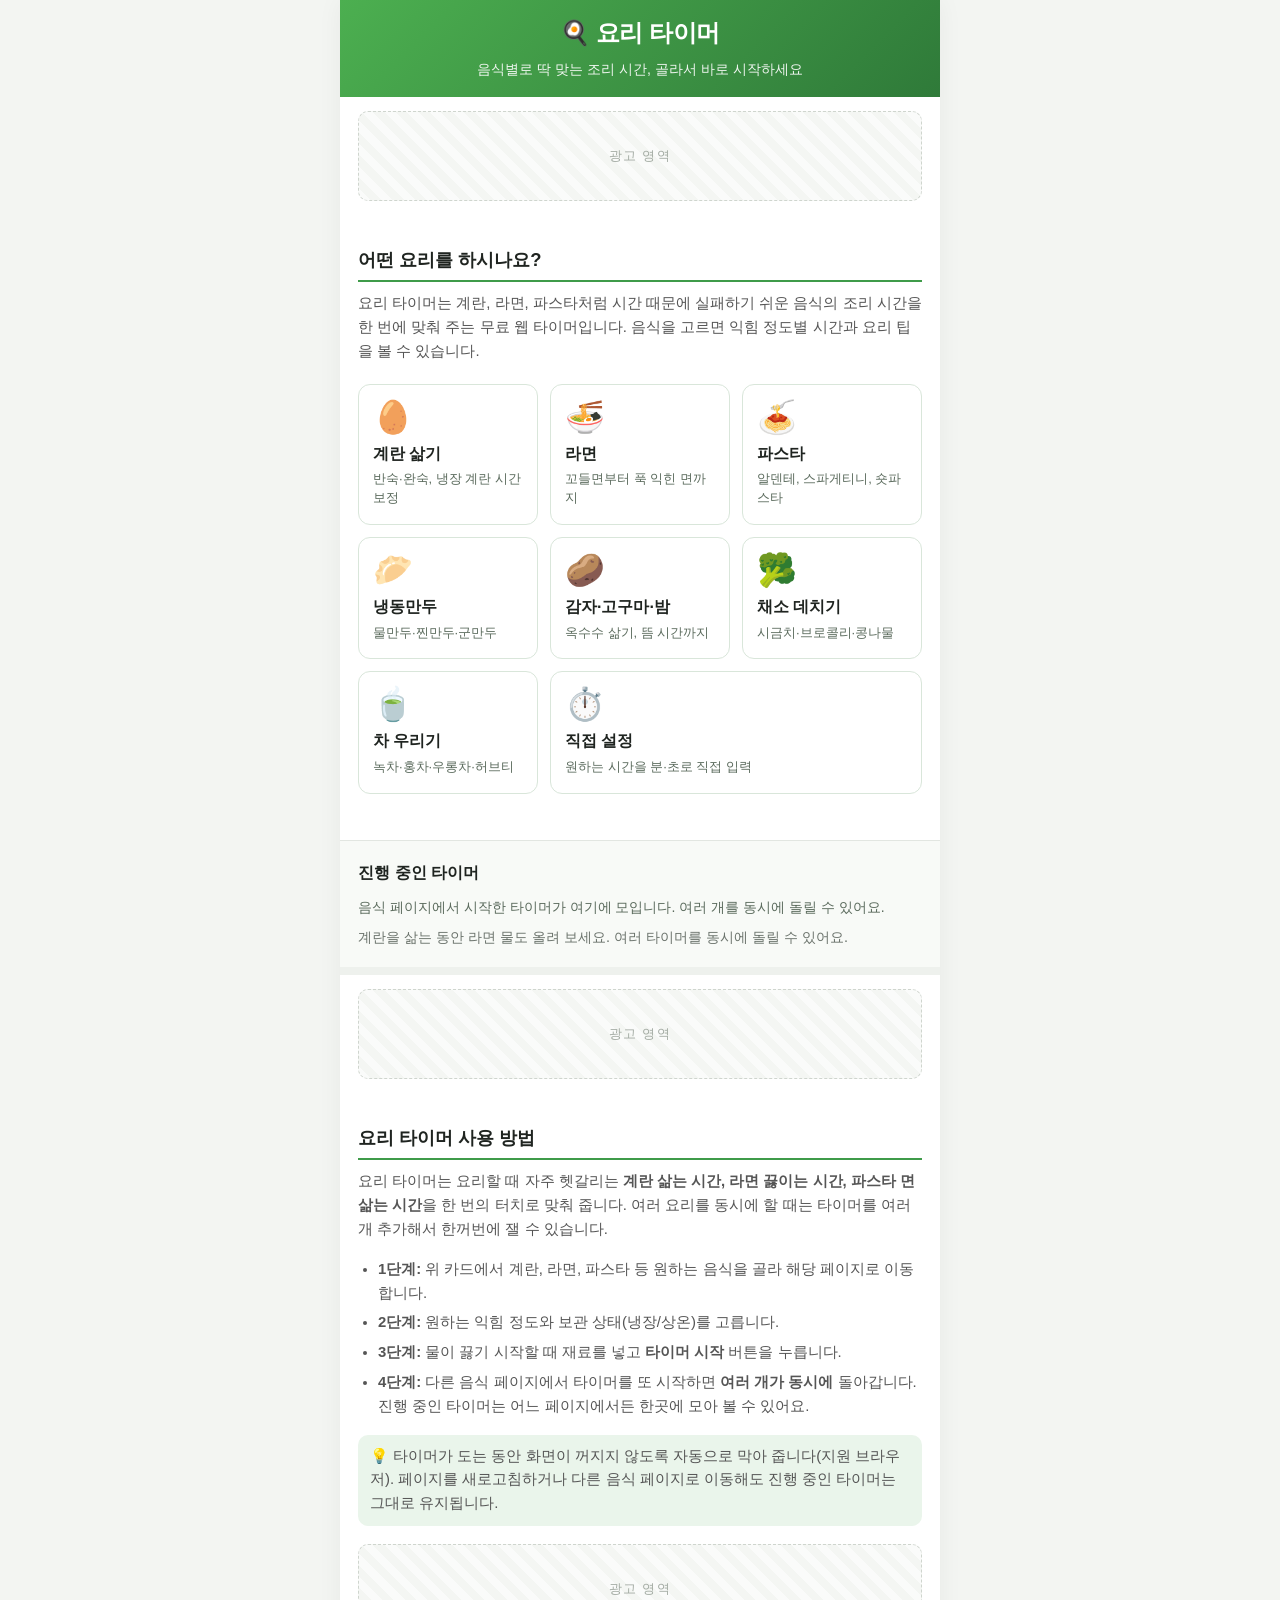
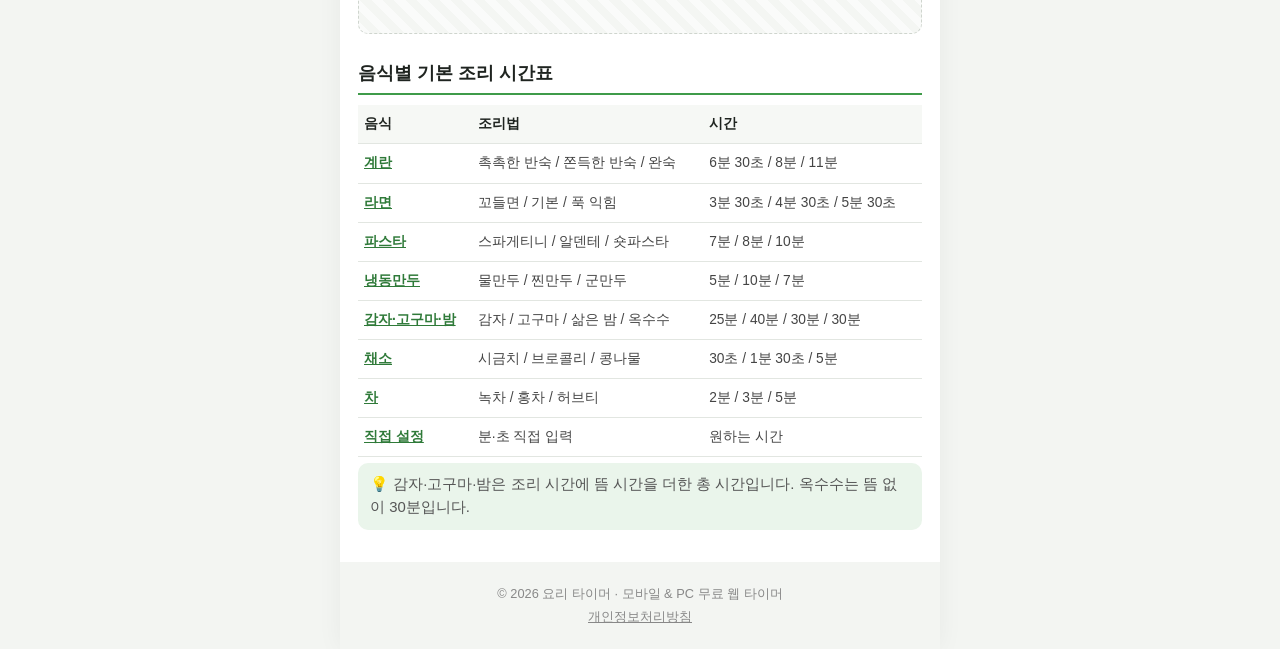
==== commit 83f696a4: "Enhance tea description in food card Updated tea description to include 우롱차." ====
--- a/index.html
+++ b/index.html
@@ -61,7 +61,7 @@
       <li><a class="food-card" href="./dumpling/"><span class="icon">🥟</span><strong>냉동만두</strong><span class="desc">물만두·찐만두·군만두</span></a></li>
       <li><a class="food-card" href="./potato/"><span class="icon">🥔</span><strong>감자·고구마·밤</strong><span class="desc">옥수수 삶기, 뜸 시간까지</span></a></li>
       <li><a class="food-card" href="./veggie/"><span class="icon">🥦</span><strong>채소 데치기</strong><span class="desc">시금치·브로콜리·콩나물</span></a></li>
-      <li><a class="food-card" href="./tea/"><span class="icon">🍵</span><strong>차 우리기</strong><span class="desc">녹차·홍차·허브티</span></a></li>
+      <li><a class="food-card" href="./tea/"><span class="icon">🍵</span><strong>차 우리기</strong><span class="desc">녹차·홍차·우롱차·허브티</span></a></li>
       <li class="wide"><a class="food-card" href="./custom/"><span class="icon">⏱️</span><strong>직접 설정</strong><span class="desc">원하는 시간을 분·초로 직접 입력</span></a></li>
     </ul>
   </section>
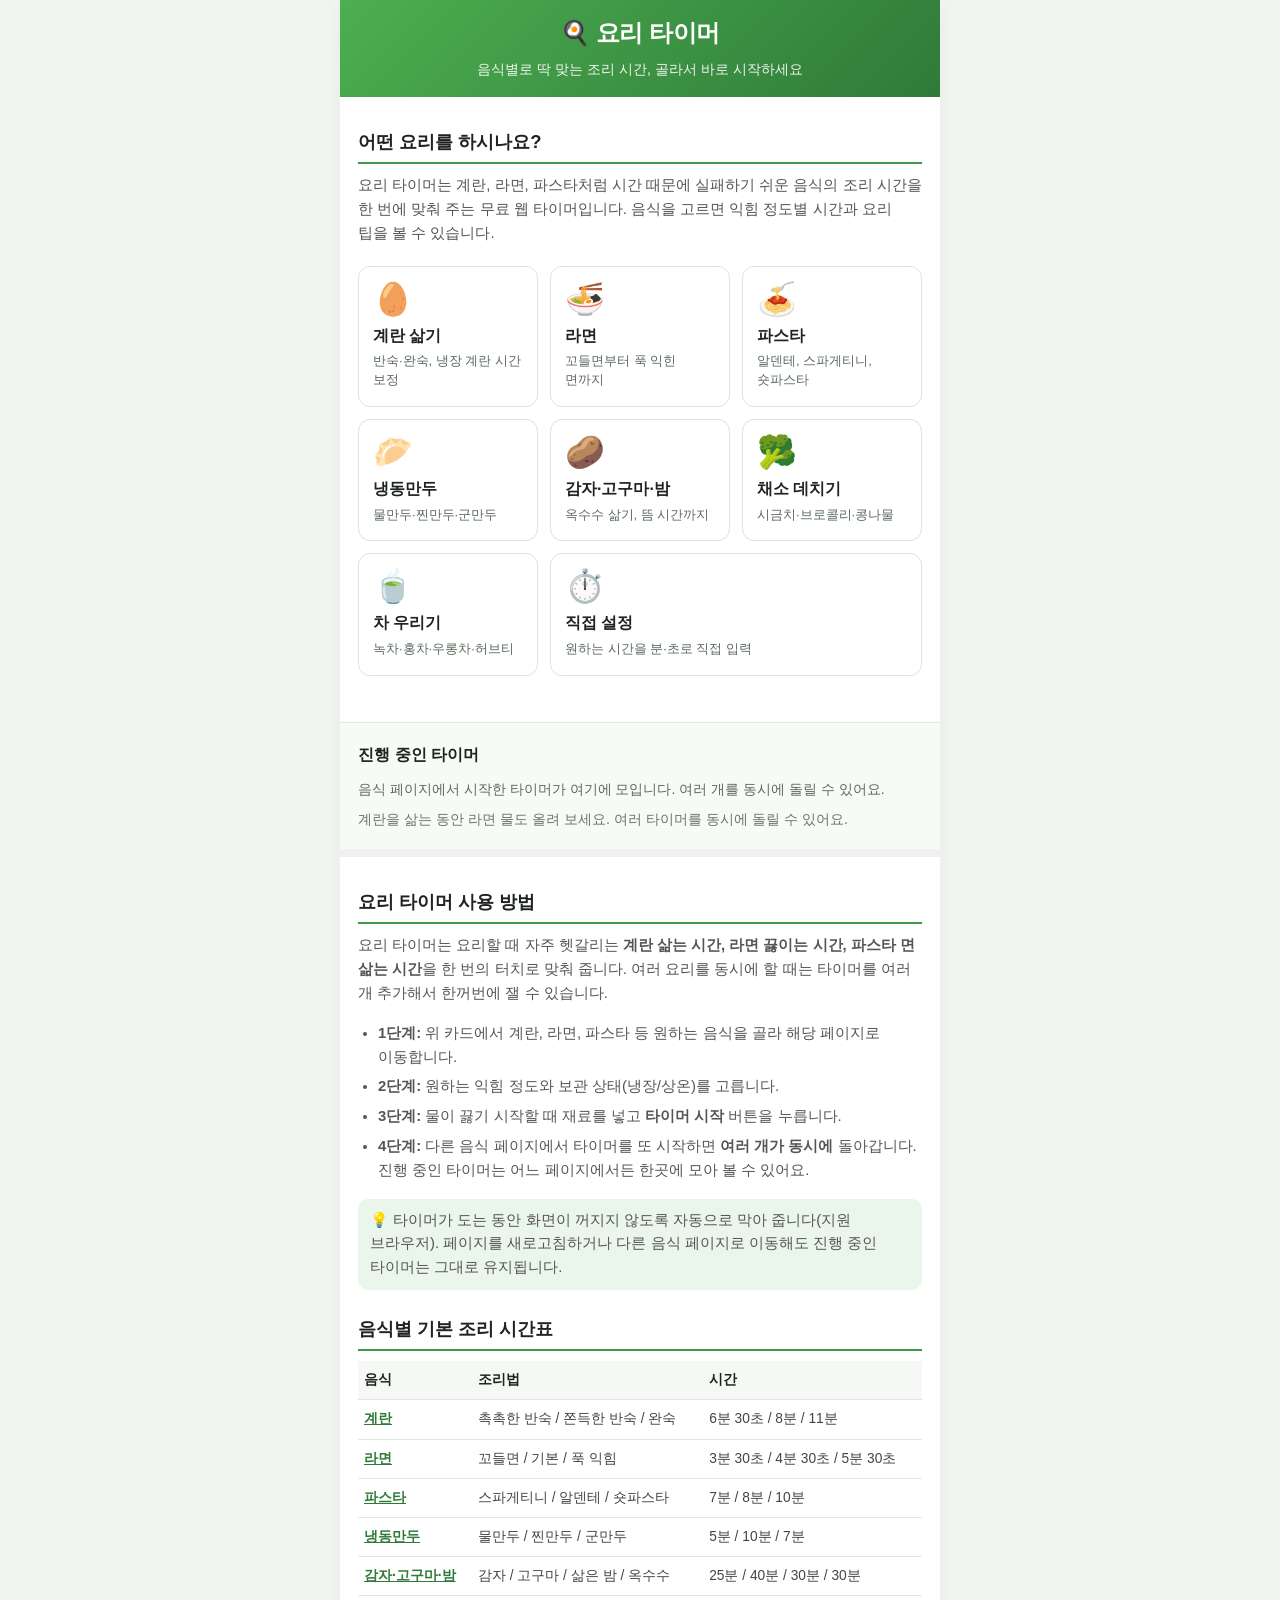
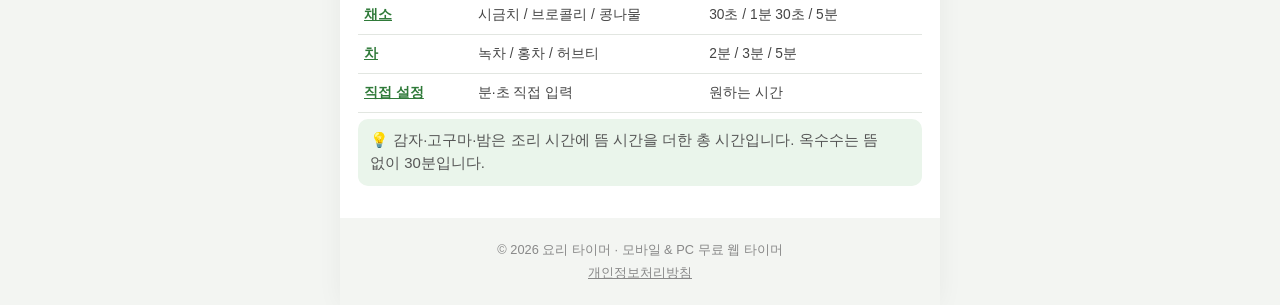
==== commit 6066d057: "Update index.html" ====
--- a/index.html
+++ b/index.html
@@ -11,13 +11,13 @@
   <meta name="description" content="계란 삶기, 라면, 파스타, 냉동만두, 감자 찌기까지 음식별 정확한 조리 시간을 알려주는 무료 요리 타이머">
   <meta name="keywords" content="요리 타이머, 계란 삶기 타이머, 반숙 시간, 라면 타이머, 파스타 삶는 시간, 만두 찌는 시간, 고구마 찌는 시간, 조리 시간">
   <meta name="theme-color" content="#3f9b4a">
-  <link rel="canonical" href="https://mghodev-collab.github.io/cook-timer/">
+  <link rel="canonical" href="https://yoritimer.com/">
   <meta property="og:site_name" content="요리 타이머">
   <meta property="og:title" content="요리 타이머 – 음식별 정확한 조리 시간">
   <meta property="og:description" content="설치 없이 바로 쓰는 무료 요리 타이머. 음식별 조리 시간, 냉장 계란 시간 자동 보정, 여러 타이머 동시 실행, 알림음 지원.">
   <meta property="og:type" content="website">
-  <meta property="og:url" content="https://mghodev-collab.github.io/cook-timer/">
-  <meta property="og:image" content="https://mghodev-collab.github.io/cook-timer/og-image.jpg">
+  <meta property="og:url" content="https://yoritimer.com/">
+  <meta property="og:image" content="https://yoritimer.com/og-image.jpg">
   <meta property="og:image:width" content="1200">
   <meta property="og:image:height" content="630">
   <link rel="icon" href="data:image/svg+xml,<svg xmlns='http://www.w3.org/2000/svg' viewBox='0 0 100 100'><text y='.9em' font-size='90'>🍳</text></svg>">
--- a/css/style.css
+++ b/css/style.css
@@ -248,4 +248,26 @@
   .timer.ringing { animation: none; }
   .timer-bar { transition: none; }
 }
-  .timer-phase { margin-top: 4px; font-size: .85rem; color: var(--green-dark); }
+.timer-phase { margin-top: 4px; font-size: .85rem; color: var(--green-dark); }
+.food-card { word-break: keep-all; overflow-wrap: break-word; }
+body { word-break: keep-all; overflow-wrap: break-word; }
+.guide p { word-break: keep-all; overflow-wrap: break-word; }
+
+/* 맨 위로 버튼 */
+.to-top {
+  position: fixed;
+  right: max(16px, calc((100vw - 600px) / 2 + 16px));
+  bottom: calc(18px + env(safe-area-inset-bottom));
+  width: 46px; height: 46px;
+  display: flex; align-items: center; justify-content: center;
+  border: none; border-radius: 50%;
+  background: var(--green); color: #fff;
+  font: inherit; font-size: 1.4rem; font-weight: 700; line-height: 1;
+  box-shadow: 0 4px 12px rgba(0,0,0,.25);
+  cursor: pointer;
+  z-index: 50;
+  -webkit-tap-highlight-color: transparent;
+}
+.to-top[hidden] { display: none; }
+.to-top:active { background: var(--green-dark); transform: scale(.94); }
+.to-top:focus-visible { outline: 3px solid var(--green-soft); outline-offset: 2px; }
